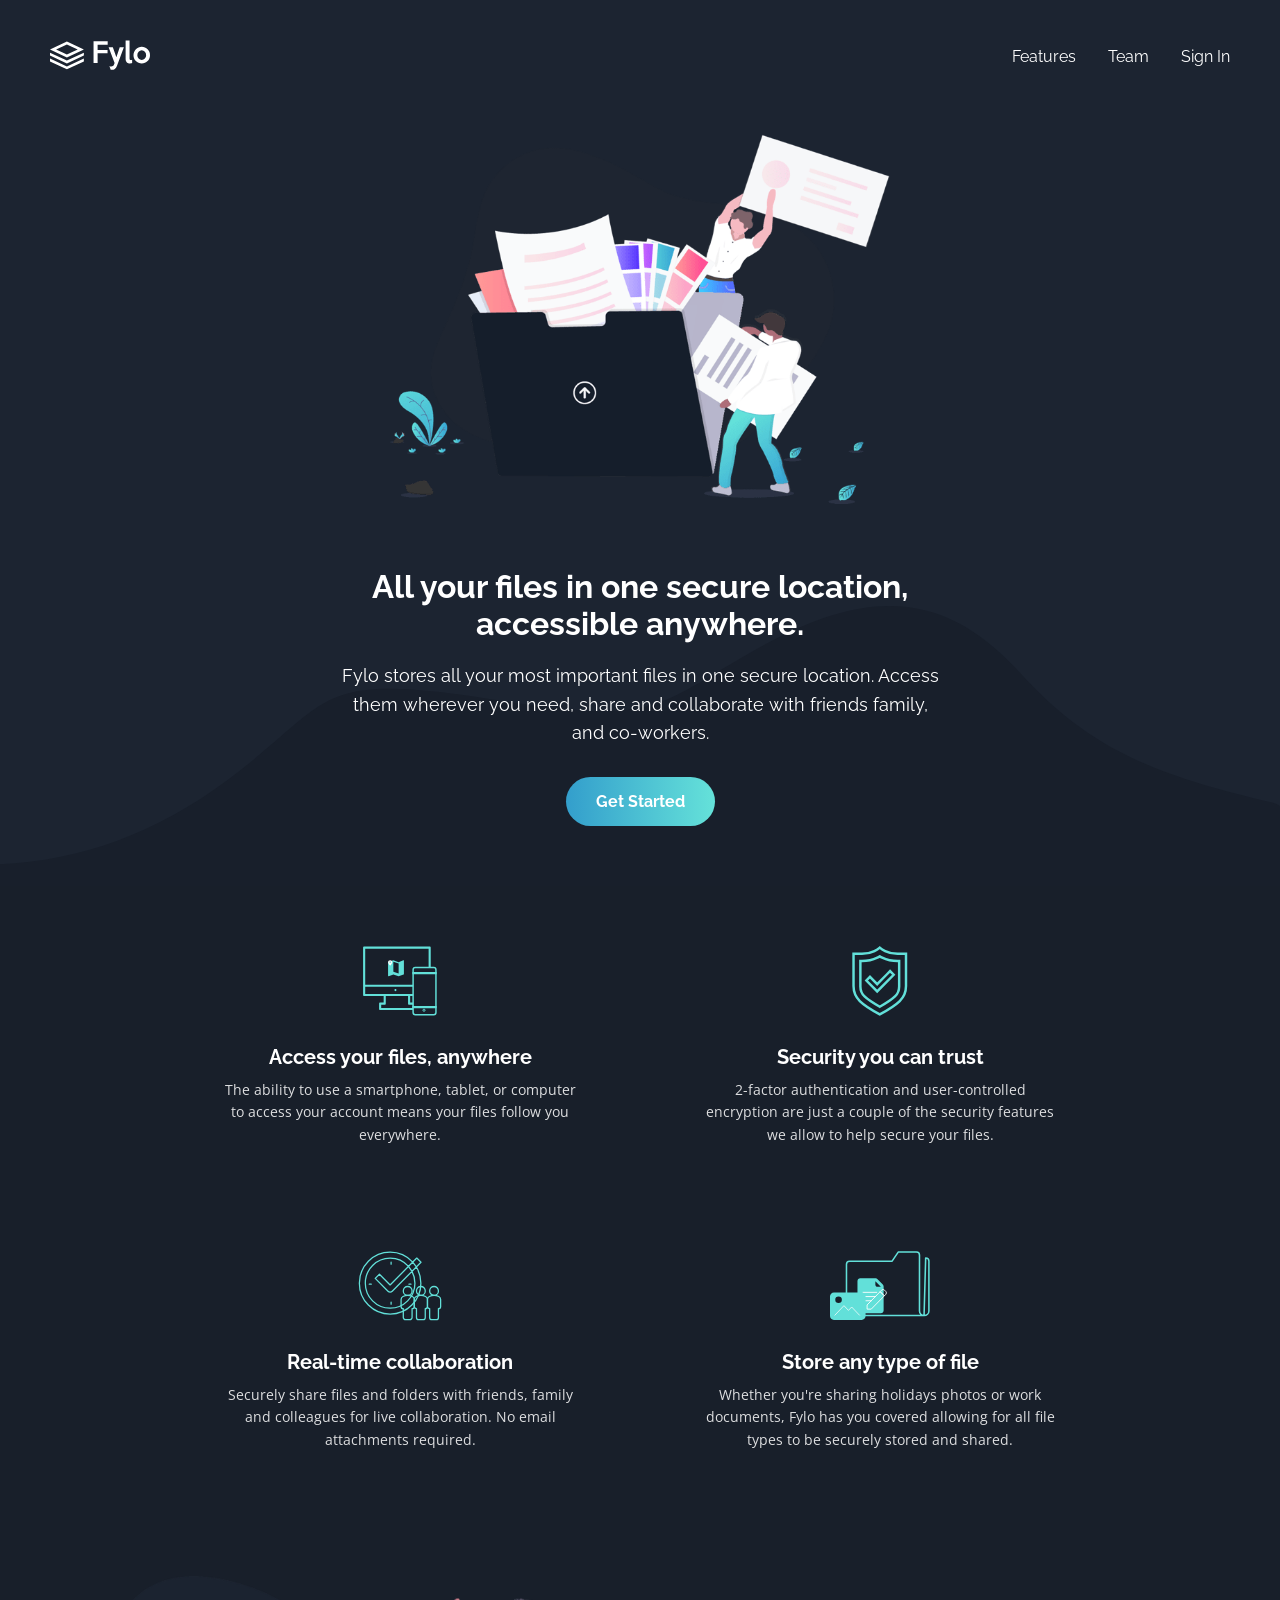
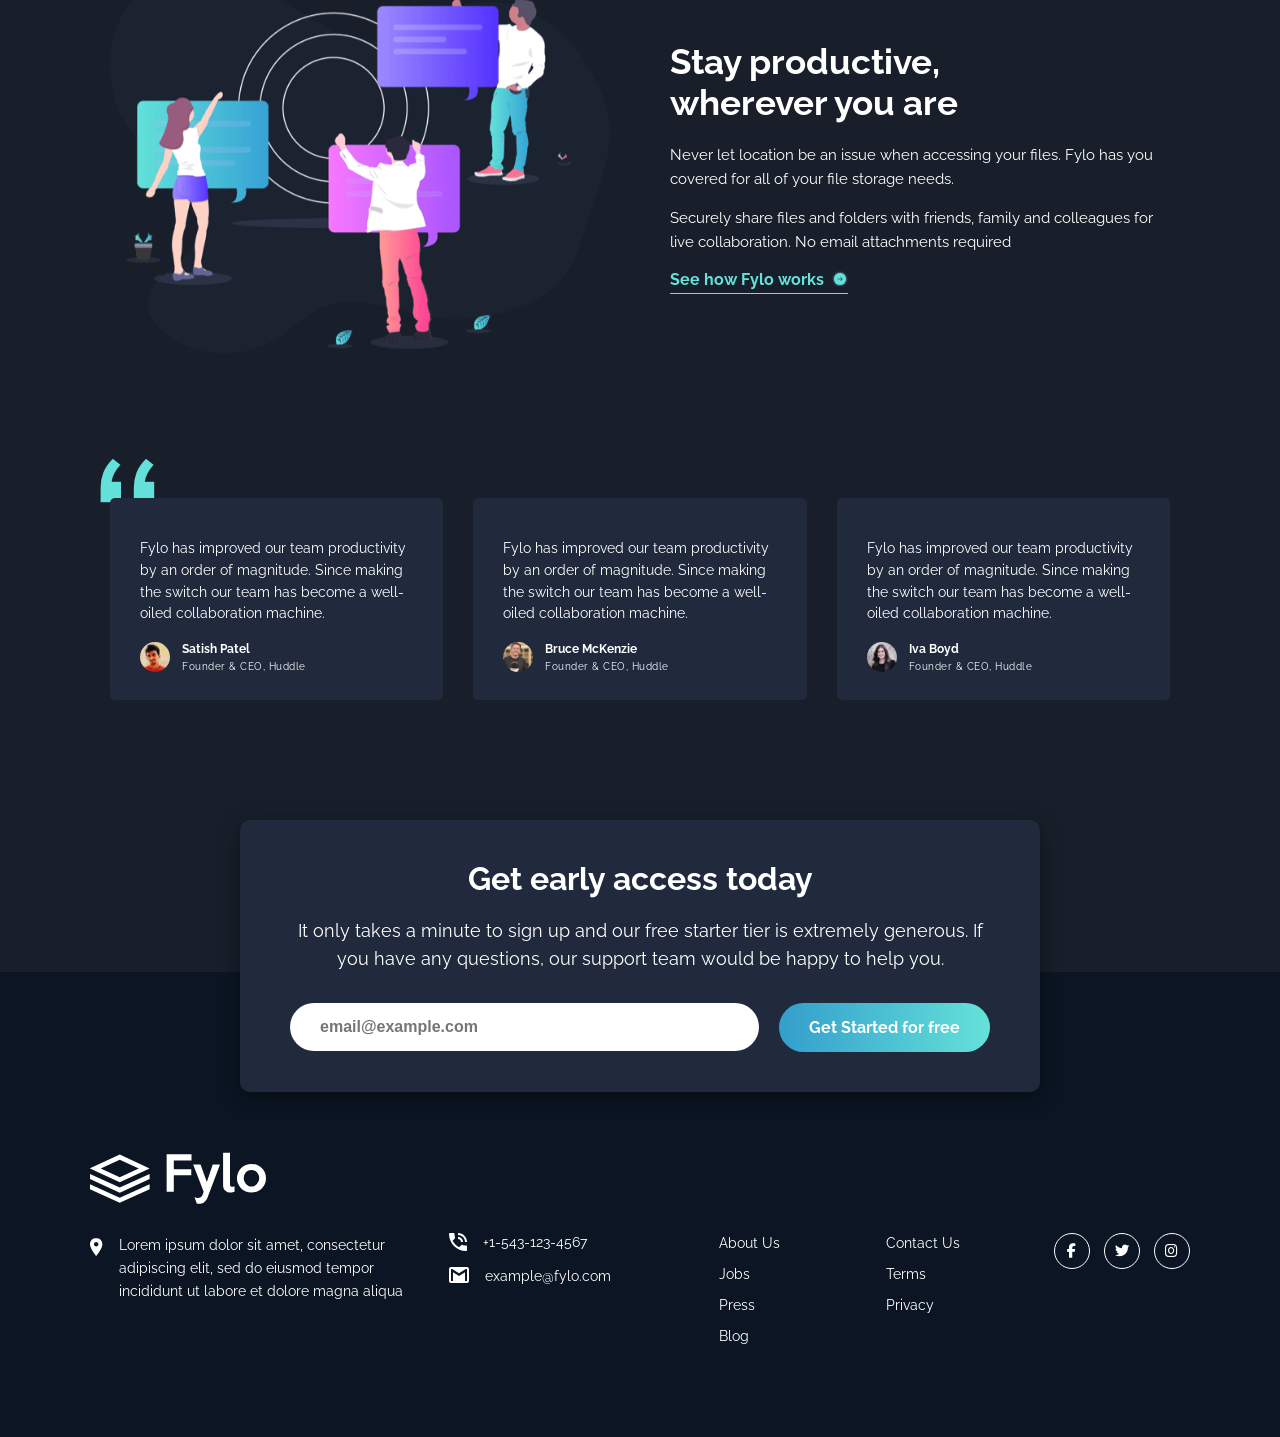
==== fylo-dark-theme-landing-page-master/fylo-dark-theme-landing-page-master/index.html @ ad645c63 "feat: complete Fylo dark theme landing page challenge and update portfolio README" ====
<!DOCTYPE html>
<html lang="en">

<head>
  <meta charset="UTF-8">
  <meta name="viewport" content="width=device-width, initial-scale=1.0">
  <!-- displays site properly based on user's device -->

  <link rel="icon" type="image/png" sizes="32x32" href="./images/favicon-32x32.png">

  <link rel="preconnect" href="https://fonts.googleapis.com">
  <link rel="preconnect" href="https://fonts.gstatic.com" crossorigin>
  <link href="https://fonts.googleapis.com/css2?family=Open+Sans:wght@400;700&family=Raleway:wght@400;700&display=swap" rel="stylesheet">
  <link rel="stylesheet" href="https://cdnjs.cloudflare.com/ajax/libs/font-awesome/6.5.1/css/all.min.css">


  <title>Frontend Mentor | Fylo landing page with dark theme and features grid</title>

  <!-- Feel free to remove these styles or customise in your own stylesheet 👍 -->
  <link rel="stylesheet" href="./style.css">

</head>

<body>
  <header>
    <div class="logo">
      <img src="./images/logo.svg" alt="logo">
    </div>
    <nav>
      <ul>
        <li><a href="#">Features</a></li>
        <li><a href="#">Team</a></li>
        <li><a href="#">Sign In</a></li>
      </ul>
    </nav>
  </header>

  <section class="hero">
    <div class="hero-img">
      <img src="./images/illustration-intro.png" alt="hero">
    </div>
    <div class="hero-content">
      <h1>All your files in one secure location, accessible anywhere.</h1>
      <p>Fylo stores all your most important files in one secure location. Access them wherever
        you need, share and collaborate with friends family, and co-workers.</p>
      <button class="btn-get-started">
        Get Started
      </button>
    </div>
  </section>

  <section class="features">
    <!-- Card 1 -->
    <div class="feature">
      <img src="./images/icon-access-anywhere.svg" alt="access-anywhere">
      <h3>Access your files, anywhere</h3>
      <p>The ability to use a smartphone, tablet, or computer to access your account means your files follow you everywhere.</p>
    </div>

    <!-- Card 2 -->
    <div class="feature">
      <img src="./images/icon-security.svg" alt="security">
      <h3>Security you can trust</h3>
      <p>2-factor authentication and user-controlled encryption are just a couple of the security features we allow to help secure your files.</p>
    </div>

    <!-- Card 3 -->
    <div class="feature">
      <img src="./images/icon-collaboration.svg" alt="collaboration">
      <h3>Real-time collaboration</h3>
      <p>Securely share files and folders with friends, family and colleagues for live collaboration. No email attachments required.</p>
    </div>

    <!-- Card 4 -->
    <div class="feature">
      <img src="./images/icon-any-file.svg" alt="file-preview">
      <h3>Store any type of file</h3>
      <p>Whether you're sharing holidays photos or work documents, Fylo has you covered allowing for all file types to be securely stored and shared.</p>
    </div>
  </section>


  <section class="productive">
    <div class="productive-img">
      <img src="./images/illustration-stay-productive.png" alt="productive">
    </div>
    <div class="productive-content">
      <h2>Stay productive, wherever you are</h2>
      <p>Never let location be an issue when accessing your files. Fylo has you covered for all of your file storage needs.</p>
      <p>Securely share files and folders with friends, family and colleagues for live collaboration. No email attachments required</p>
      <a href="#">See how Fylo works <img src="./images/icon-arrow.svg" alt="arrow"></a>
    </div>
  </section>

  <section class="testimonials">
    <div class="testimonial">
      <p>Fylo has improved our team productivity by an order of magnitude. Since making the switch our team has become a well-oiled collaboration machine.
</p>
      <div class="testimonial-author">
        <img src="./images/profile-1.jpg" alt="satish-patel">
        <div class="testimonial-author-content">
          <h4>Satish Patel</h4>
          <p>Founder & CEO, Huddle </p>
        </div>
      </div>
    </div>

    <div class="testimonial">
      <p>Fylo has improved our team productivity by an order of magnitude. Since making the switch our team has become a well-oiled collaboration machine.
</p>
      <div class="testimonial-author">
        <img src="./images/profile-2.jpg" alt="bruce-mckenzie">
        <div class="testimonial-author-content">
          <h4>Bruce McKenzie</h4>
          <p>Founder & CEO, Huddle </p>
        </div>
      </div>
    </div>

    <div class="testimonial">
      <p>Fylo has improved our team productivity by an order of magnitude. Since making the switch our team has become a well-oiled collaboration machine.
</p>
      <div class="testimonial-author">
        <img src="./images/profile-3.jpg" alt="Iva-Boyd">
        <div class="testimonial-author-content">
          <h4>Iva Boyd</h4>
          <p>Founder & CEO, Huddle </p>
        </div>
      </div>
    </div>
  </section>

  <section class="cta">
    <div class="cta-content">
      <h2>Get early access today</h2>
      <p>It only takes a minute to sign up and our free starter tier is extremely generous. If you have any questions, our support team would be happy to help you.
</p>
      <form action="">
        <input type="email" placeholder="email@example.com">
        <button type="submit">Get Started for free</button>
      </form>
    </div>
  </section>

  <footer>
    <div class="footer-container">
      <div class="footer-logo">
        <img src="./images/logo.svg" alt="Fylo logo">
      </div>

      <div class="footer-grid">
        <!-- 1. Location -->
        <div class="footer-col location">
          <img src="./images/icon-location.svg" alt="location">
          <p>Lorem ipsum dolor sit amet, consectetur adipiscing elit, sed do eiusmod tempor incididunt ut labore et dolore magna aliqua</p>
        </div>

        <!-- 2. Phone & Email -->
        <div class="footer-col contact">
          <div class="contact-item">
            <img src="./images/icon-phone.svg" alt="phone">
            <span>+1-543-123-4567</span>
          </div>
          <div class="contact-item">
            <img src="./images/icon-email.svg" alt="email">
            <span>example@fylo.com</span>
          </div>
        </div>

        <!-- 3. Navigation 1 -->
        <ul class="footer-col footer-links">
          <li><a href="#">About Us</a></li>
          <li><a href="#">Jobs</a></li>
          <li><a href="#">Press</a></li>
          <li><a href="#">Blog</a></li>
        </ul>

        <!-- 4. Navigation 2 -->
        <ul class="footer-col footer-links">
          <li><a href="#">Contact Us</a></li>
          <li><a href="#">Terms</a></li>
          <li><a href="#">Privacy</a></li>
        </ul>

        <!-- 5. Social Icons -->
        <div class="footer-col footer-socials">
          <a href="#" aria-label="Facebook"><i class="fa-brands fa-facebook-f"></i></a>
          <a href="#" aria-label="Twitter"><i class="fa-brands fa-twitter"></i></a>
          <a href="#" aria-label="Instagram"><i class="fa-brands fa-instagram"></i></a>
        </div>
      </div>
    </div>
  </footer>

</body>

</html>
---- fylo-dark-theme-landing-page-master/fylo-dark-theme-landing-page-master/style.css ----
:root {
  --bg-main: hsl(218, 28%, 13%);
  --bg-intro: hsl(217, 28%, 15%);
  --bg-testimonials: hsl(219, 30%, 18%);
  --bg-footer: hsl(216, 53%, 9%);

  --accent-teal: hsl(176, 68%, 64%);
  --accent-cyan: hsl(198, 60%, 50%);

  --white: hsl(0, 0%, 100%);
}

* {
  margin: 0;
  padding: 0;
  box-sizing: border-box;
}

body {
  font-family: 'Raleway', sans-serif;
  background-color: var(--bg-main);
  color: var(--white);
}


header {
  padding: 40px 50px;
  background-color: var(--bg-intro);
  display: flex;
  justify-content: space-between;
  align-items: center;
}

header .logo img {
  width: 100px;
  height: 100%;
}

header nav ul {
  list-style: none;
  display: flex;
  gap: 2rem;
}

header nav ul li a {
  text-decoration: none;
  color: var(--white);
  font-size: 1rem;
  font-family: 'Raleway', sans-serif;
}

header nav ul li a:hover {
  color: var(--accent-teal);
}

.hero {
  display: flex;
  justify-content: center;
  align-items: center;
  flex-direction: column;
  padding: 20px 50px;
  text-align: center;
  width:100%;
  background-color: var(--bg-intro);
  background-image: url('./images/bg-curvy-desktop.svg');
  background-repeat: no-repeat;
  background-position: bottom center;
  background-size: 100% 280px;
  padding-bottom: 40px;
}

.hero .hero-img {
  max-width: 500px;
  width: 90%;
  margin: 0 auto 40px auto;
}

.hero .hero-img img {
  width: 100%;
  height: 100%;
}

.hero .hero-content {
  display: flex;
  justify-content: center;
  align-items: center;
  flex-direction: column;
  margin:0 auto;    
  padding: 20px 50px;
  text-align: center;
  max-width: 700px;
}

.hero .hero-content h1 {
  font-size: 2rem;
  font-weight: bold;
  margin-bottom: 20px;
  max-width: 100%;
}

.hero .hero-content p{
    font-size: 1.1rem;
    line-height: 1.6;
    font-weight: 400;
    margin-bottom: 30px;
    max-width: 100%;
}

.hero .hero-content .btn-get-started{
    background: linear-gradient(to right,var(--accent-cyan),var(--accent-teal));
    color: var(--white);
    font-family: 'Raleway', sans-serif;
    border: none;
    padding: 15px 30px;
    border-radius: 50px;
    font-size: 1rem;
    font-weight: bold;
    cursor: pointer;
}

.features{
    max-width: 900px;
    margin: 60px auto;
    padding: 0 20px;
    display: grid;
    grid-template-columns: 1fr 1fr;
    gap: 80px 100px;
    text-align: center;
}

.feature{
    margin-bottom: 25px;
    font-family: 'Raleway', sans-serif;
}

.feature img {
  height: 70px;
  object-fit: contain;
  margin-bottom: 25px;
}

.feature h3 {
  font-family: 'Raleway', sans-serif;
  font-size: 1.25rem;
  font-weight: 700;
  margin-bottom: 10px;
}

.feature p {
  font-family: 'Open Sans', sans-serif;
  font-size: 0.875rem;
  line-height: 1.6;
  max-width: 360px;
  margin: 0 auto;    
  opacity: 0.85;     
}

.productive {
  max-width: 1100px;
  margin: 100px auto;
  padding: 0 20px;
  display: flex;
  align-items: center;
  justify-content: center;
  gap: 60px;
}

.productive-img img {
  width: 100%;
  height: auto;
  max-width: 500px;
  margin: 0 auto;
}

.productive-content{
  width: 100%;
  max-width: 500px;
}

.productive-content h2{
    font-family: 'Raleway', sans-serif;
    font-size: 2.2rem;
    margin-bottom: 20px;
    max-width:400px;
}

.productive-content p{
    font-size: 0.95rem;
    line-height: 1.6;
    font-weight: 400;
    margin-bottom: 15px;
    max-width: 100%;
}

.productive-content a{
    text-decoration: none;
    color: var(--accent-teal);
    font-weight: 700;
    display: inline-flex;
    gap: 8px;
    align-items: center;
    border-bottom: 1px solid var(--accent-teal);
    padding-bottom: 4px;
}

.productive a:hover{
    color: var(--accent-cyan);   
    border-color: var(--white);
}

.testimonials {
  max-width: 1100px;
  margin: 100px auto 80px auto;
  padding: 40px 20px 0 20px;
  display: grid;
  grid-template-columns: repeat(3, 1fr);
  gap: 30px;
  background-image: url('./images/bg-quotes.png');
  background-repeat: no-repeat;
  background-position: top 0 left 10px;
}


.testimonial {
  background-color: var(--bg-testimonials);
  padding: 40px 30px 25px 30px;
  border-radius: 5px;
  font-size: 0.85rem;
  line-height: 1.6;
  margin-bottom: 20px;
}

.testimonial-author {
  display: flex;
  align-items: center;
  gap: 12px;
  margin-top: 15px;
}

.testimonial-author img{
  width: 30px;
  height: 30px;
  border-radius: 50%;
}

.testimonial-author h4{
  font-size: 0.75rem;
  font-weight: 700;
  font-family: 'Raleway', sans-serif;
}

.testimonial-author p{
  font-size: 0.6rem;
  color: hsl(0, 0%, 100%);
  letter-spacing: 0.5px;
}

.cta{
  max-width: 800px;
  background-color: var(--bg-testimonials);
  text-align: center;
  margin: 100px auto;
  padding: 40px 50px;
  display: flex;
  align-items: center;
  justify-content: center;
  flex-direction: column;
  border-radius: 10px;
  position: relative;
  margin-bottom: -120px;
  z-index: 10;
  box-shadow: 0 5px 20px rgba(0, 0, 0, 0.4);
}

.cta h2{
  font-size: 2rem;
  font-weight: bold;
  margin-bottom: 20px;
  text-align: center;
}

.cta p{
  font-family: 'Raleway', sans-serif;
  font-size: 1.1rem;
  line-height: 1.6;
  font-weight: 400;
  margin-bottom: 30px;
  text-align: center;
}

.cta form{
  display: flex;
  align-items: center;
  gap: 20px;
  width:100%;
}

.cta form input{
  padding: 15px 30px;
  border: none;
  border-radius: 50px;
  font-size: 1rem;
  font-weight: bold;
  cursor: text;
  flex:1;
  outline:none;
}

.cta form button{
    background: linear-gradient(to right,var(--accent-cyan),var(--accent-teal));
    color: var(--white);
    font-family: 'Raleway', sans-serif;
    border: none;
    padding: 15px 30px;
    border-radius: 50px;
    font-size: 1rem;
    font-weight: bold;
    cursor: pointer;
    white-space: nowrap;
}

.cta form button:hover,
.btn-get-started:hover {
  background: var(--accent-cyan);
}

footer{
  background-color: var(--bg-footer);
  color: var(--white);
  padding: 180px 20px 80px 20px;
}

.footer-container{
    max-width: 1100px;
    margin: 0 auto;
}

.footer-grid{
    display: grid;
    grid-template-columns: 2.5fr 1.8fr 1fr 1fr 1fr;
    gap: 40px;
}

.footer-logo{
    width:100px;
    height:100%;
    margin-bottom: 25px;
}

.location {
  display: flex;
  align-items: flex-start;
  gap: 16px;
  font-size: 0.9rem;
  line-height: 1.6;
}

.location img {
  margin-top: 5px;
}

.contact-item {
  display: flex;
  align-items: center;
  gap: 16px;
  margin-bottom: 16px;
  font-size: 0.9rem;
}

.footer-links {
  list-style: none;
}

.footer-links li {
  margin-bottom: 12px;
}

.footer-links a {
  text-decoration: none;
  color: var(--white);
  font-size: 0.9rem;
}

.footer-links a:hover {
  color: var(--accent-teal);
}

.footer-socials {
  display: flex;
  gap: 14px;
}

.footer-socials a {
  width: 36px;
  height: 36px;
  border: 1px solid var(--white);
  border-radius: 50%;
  display: flex;
  align-items: center;
  justify-content: center;
  color: var(--white);
  text-decoration: none;
  font-size: 0.9rem;
  transition: all 0.3s ease;
}

.footer-socials a:hover {
  border-color: var(--accent-teal);
  color: var(--accent-teal);
}

@media (max-width:768px){
  header{
    padding: 20px 24px;
  }
  .hero{
    padding: 20px 24px;
  }
  .features {
    grid-template-columns: 1fr;
    gap: 60px;
    padding: 0 20px;
  }

  .productive {
    flex-direction: column;
    gap: 40px;
    text-align: left;
  }

  .testimonials {
    grid-template-columns: 1fr;
    gap: 25px;
    padding: 20px;
    background-position: top -25px left 5px;
  }
  .cta {
    width: 90%;
    padding: 40px 20px;
  }

  .cta form {
    flex-direction: column;
  }

  .cta form input,
  .cta form button {
    width: 100%;
  }

  footer{
    padding-top: 240px;
  }

  .footer-grid {
    grid-template-columns: 1fr;
    gap: 35px;
  }

  .footer-socials {
    justify-content: center;
    margin-top: 10px;
  }
}
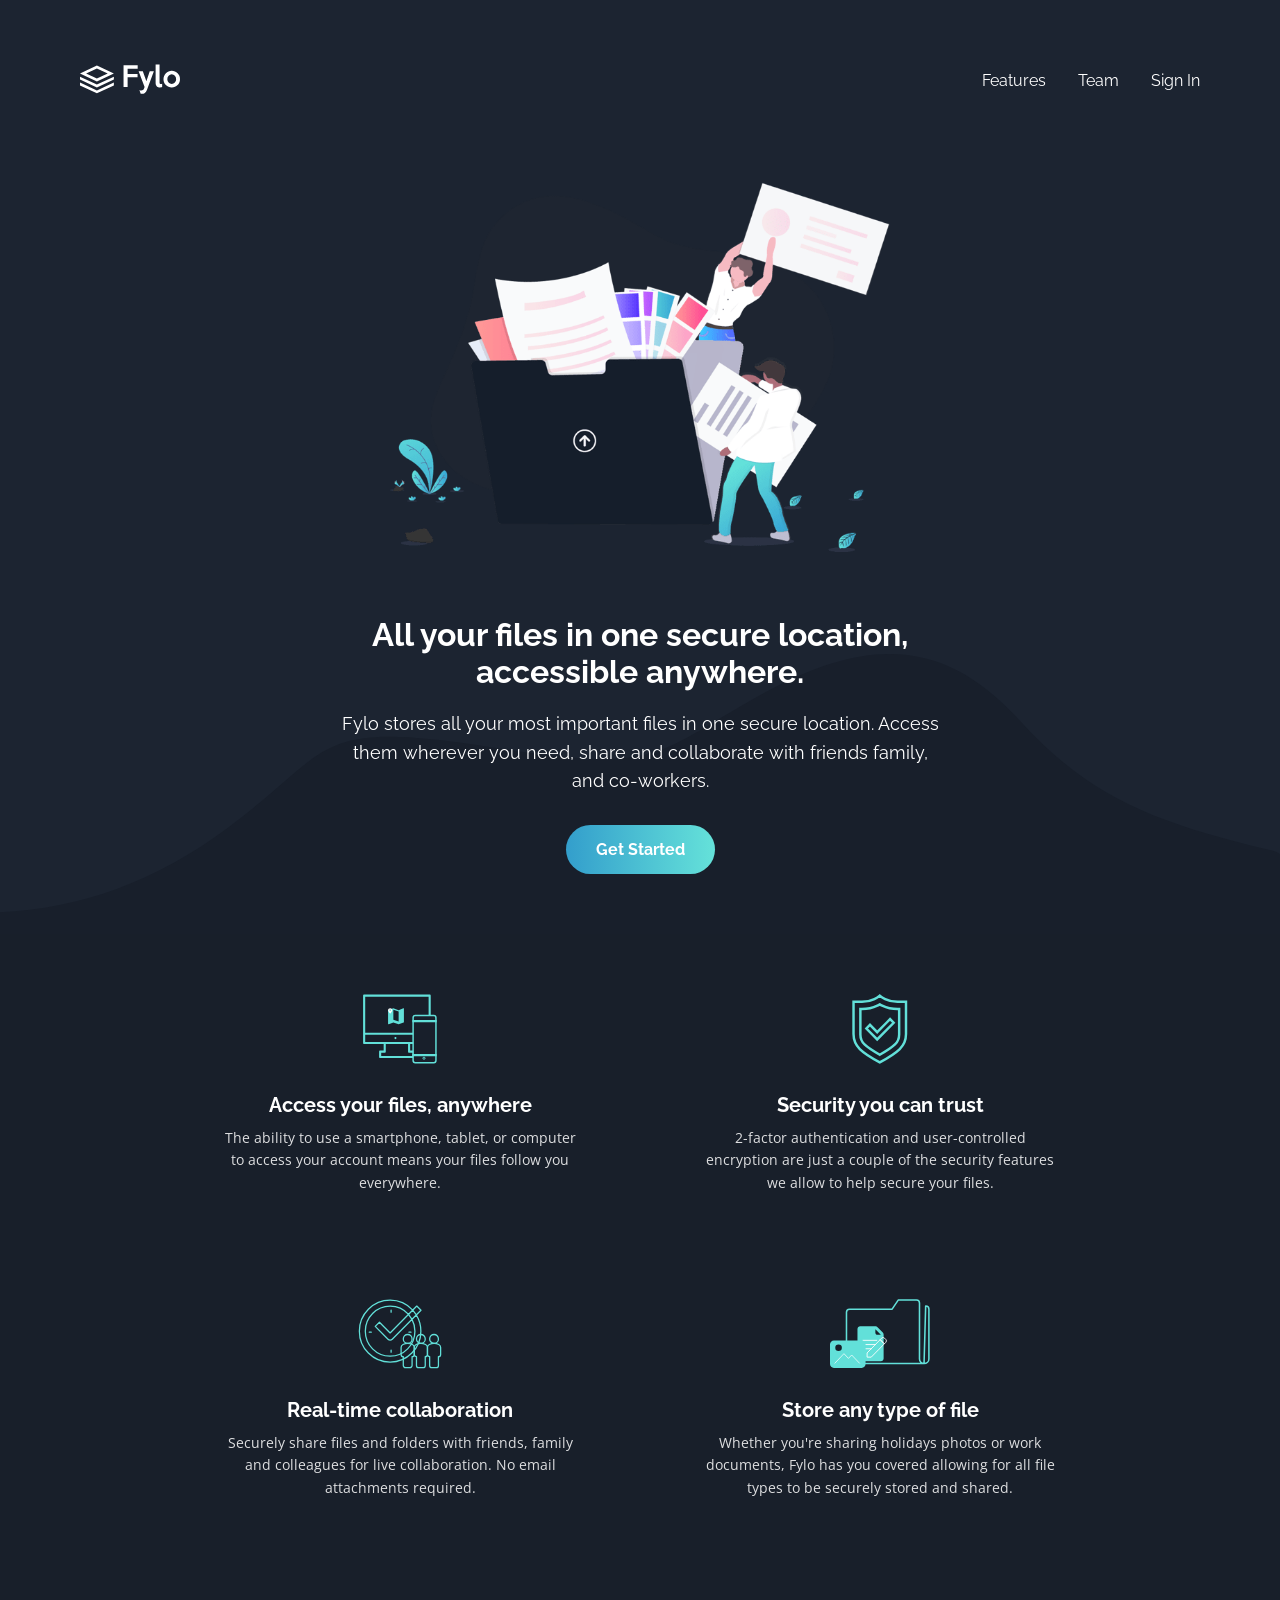
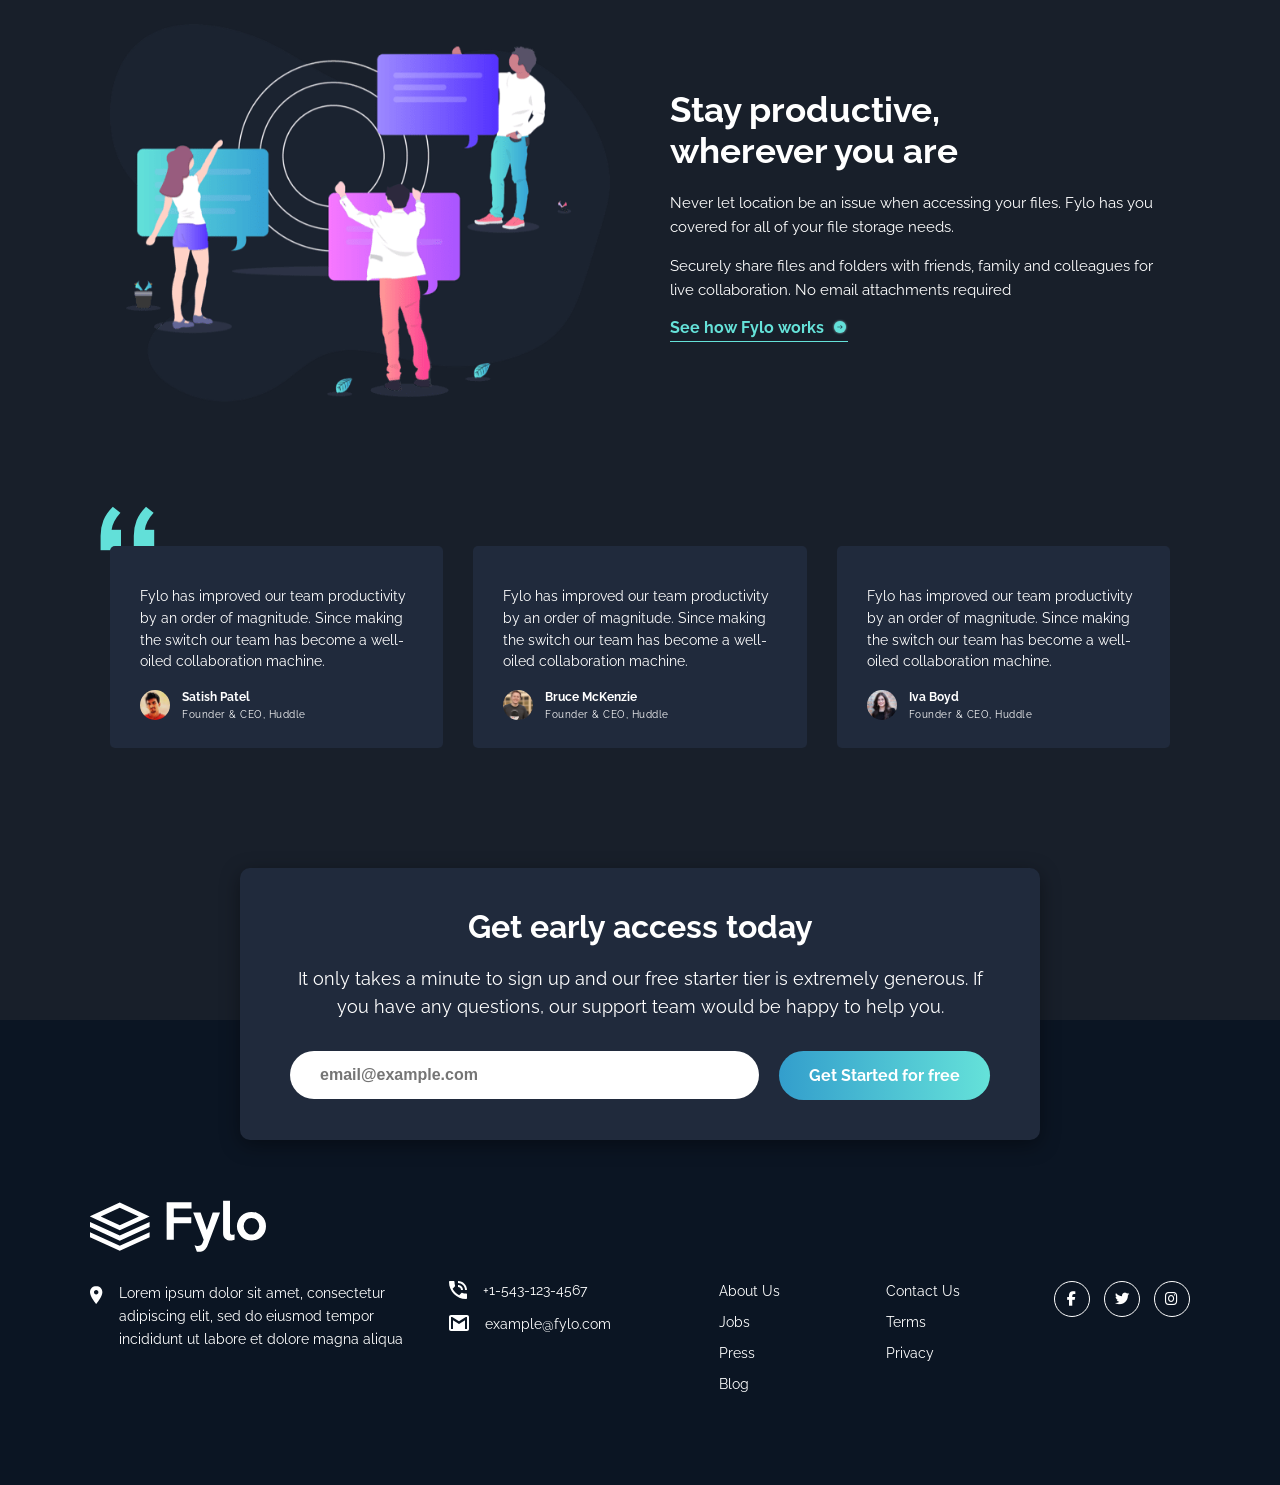
==== commit 0c77c9cd: "refactor: clean up boilerplate files, remove external challenge references, and update portfolio doc" ====
--- a/fylo-dark-theme-landing-page-master/fylo-dark-theme-landing-page-master/index.html
+++ b/fylo-dark-theme-landing-page-master/fylo-dark-theme-landing-page-master/index.html
@@ -4,7 +4,6 @@
 <head>
   <meta charset="UTF-8">
   <meta name="viewport" content="width=device-width, initial-scale=1.0">
-  <!-- displays site properly based on user's device -->
 
   <link rel="icon" type="image/png" sizes="32x32" href="./images/favicon-32x32.png">
 
@@ -13,10 +12,8 @@
   <link href="https://fonts.googleapis.com/css2?family=Open+Sans:wght@400;700&family=Raleway:wght@400;700&display=swap" rel="stylesheet">
   <link rel="stylesheet" href="https://cdnjs.cloudflare.com/ajax/libs/font-awesome/6.5.1/css/all.min.css">
 
+  <title>Fylo | Secure Cloud Storage Landing Page</title>
 
-  <title>Frontend Mentor | Fylo landing page with dark theme and features grid</title>
-
-  <!-- Feel free to remove these styles or customise in your own stylesheet 👍 -->
   <link rel="stylesheet" href="./style.css">
 
 </head>
@@ -35,112 +32,114 @@
     </nav>
   </header>
 
-  <section class="hero">
-    <div class="hero-img">
-      <img src="./images/illustration-intro.png" alt="hero">
-    </div>
-    <div class="hero-content">
-      <h1>All your files in one secure location, accessible anywhere.</h1>
-      <p>Fylo stores all your most important files in one secure location. Access them wherever
-        you need, share and collaborate with friends family, and co-workers.</p>
-      <button class="btn-get-started">
-        Get Started
-      </button>
-    </div>
-  </section>
+  <main>
+    <section class="hero">
+      <div class="hero-img">
+        <img src="./images/illustration-intro.png" alt="hero">
+      </div>
+      <div class="hero-content">
+        <h1>All your files in one secure location, accessible anywhere.</h1>
+        <p>Fylo stores all your most important files in one secure location. Access them wherever
+          you need, share and collaborate with friends family, and co-workers.</p>
+        <button type="button" class="btn-get-started">
+          Get Started
+        </button>
+      </div>
+    </section>
 
-  <section class="features">
-    <!-- Card 1 -->
-    <div class="feature">
-      <img src="./images/icon-access-anywhere.svg" alt="access-anywhere">
-      <h3>Access your files, anywhere</h3>
-      <p>The ability to use a smartphone, tablet, or computer to access your account means your files follow you everywhere.</p>
-    </div>
+    <section class="features">
+      <!-- Card 1 -->
+      <div class="feature">
+        <img src="./images/icon-access-anywhere.svg" alt="access-anywhere">
+        <h2>Access your files, anywhere</h2>
+        <p>The ability to use a smartphone, tablet, or computer to access your account means your files follow you everywhere.</p>
+      </div>
 
-    <!-- Card 2 -->
-    <div class="feature">
-      <img src="./images/icon-security.svg" alt="security">
-      <h3>Security you can trust</h3>
-      <p>2-factor authentication and user-controlled encryption are just a couple of the security features we allow to help secure your files.</p>
-    </div>
+      <!-- Card 2 -->
+      <div class="feature">
+        <img src="./images/icon-security.svg" alt="security">
+        <h2>Security you can trust</h2>
+        <p>2-factor authentication and user-controlled encryption are just a couple of the security features we allow to help secure your files.</p>
+      </div>
 
-    <!-- Card 3 -->
-    <div class="feature">
-      <img src="./images/icon-collaboration.svg" alt="collaboration">
-      <h3>Real-time collaboration</h3>
-      <p>Securely share files and folders with friends, family and colleagues for live collaboration. No email attachments required.</p>
-    </div>
+      <!-- Card 3 -->
+      <div class="feature">
+        <img src="./images/icon-collaboration.svg" alt="collaboration">
+        <h2>Real-time collaboration</h2>
+        <p>Securely share files and folders with friends, family and colleagues for live collaboration. No email attachments required.</p>
+      </div>
 
-    <!-- Card 4 -->
-    <div class="feature">
-      <img src="./images/icon-any-file.svg" alt="file-preview">
-      <h3>Store any type of file</h3>
-      <p>Whether you're sharing holidays photos or work documents, Fylo has you covered allowing for all file types to be securely stored and shared.</p>
-    </div>
-  </section>
+      <!-- Card 4 -->
+      <div class="feature">
+        <img src="./images/icon-any-file.svg" alt="file-preview">
+        <h2>Store any type of file</h2>
+        <p>Whether you're sharing holidays photos or work documents, Fylo has you covered allowing for all file types to be securely stored and shared.</p>
+      </div>
+    </section>
 
 
-  <section class="productive">
-    <div class="productive-img">
-      <img src="./images/illustration-stay-productive.png" alt="productive">
-    </div>
-    <div class="productive-content">
-      <h2>Stay productive, wherever you are</h2>
-      <p>Never let location be an issue when accessing your files. Fylo has you covered for all of your file storage needs.</p>
-      <p>Securely share files and folders with friends, family and colleagues for live collaboration. No email attachments required</p>
-      <a href="#">See how Fylo works <img src="./images/icon-arrow.svg" alt="arrow"></a>
-    </div>
-  </section>
+    <section class="productive">
+      <div class="productive-img">
+        <img src="./images/illustration-stay-productive.png" alt="productive">
+      </div>
+      <div class="productive-content">
+        <h2>Stay productive, wherever you are</h2>
+        <p>Never let location be an issue when accessing your files. Fylo has you covered for all of your file storage needs.</p>
+        <p>Securely share files and folders with friends, family and colleagues for live collaboration. No email attachments required</p>
+        <a href="#">See how Fylo works <img src="./images/icon-arrow.svg" alt="arrow"></a>
+      </div>
+    </section>
 
-  <section class="testimonials">
-    <div class="testimonial">
-      <p>Fylo has improved our team productivity by an order of magnitude. Since making the switch our team has become a well-oiled collaboration machine.
-</p>
-      <div class="testimonial-author">
-        <img src="./images/profile-1.jpg" alt="satish-patel">
-        <div class="testimonial-author-content">
-          <h4>Satish Patel</h4>
-          <p>Founder & CEO, Huddle </p>
+    <section class="testimonials">
+      <div class="testimonial">
+        <p>Fylo has improved our team productivity by an order of magnitude. Since making the switch our team has become a well-oiled collaboration machine.
+  </p>
+        <div class="testimonial-author">
+          <img src="./images/profile-1.jpg" alt="satish-patel">
+          <div class="testimonial-author-content">
+            <h3>Satish Patel</h3>
+            <p>Founder & CEO, Huddle </p>
+          </div>
         </div>
       </div>
-    </div>
 
-    <div class="testimonial">
-      <p>Fylo has improved our team productivity by an order of magnitude. Since making the switch our team has become a well-oiled collaboration machine.
-</p>
-      <div class="testimonial-author">
-        <img src="./images/profile-2.jpg" alt="bruce-mckenzie">
-        <div class="testimonial-author-content">
-          <h4>Bruce McKenzie</h4>
-          <p>Founder & CEO, Huddle </p>
+      <div class="testimonial">
+        <p>Fylo has improved our team productivity by an order of magnitude. Since making the switch our team has become a well-oiled collaboration machine.
+  </p>
+        <div class="testimonial-author">
+          <img src="./images/profile-2.jpg" alt="bruce-mckenzie">
+          <div class="testimonial-author-content">
+            <h3>Bruce McKenzie</h3>
+            <p>Founder & CEO, Huddle </p>
+          </div>
         </div>
       </div>
-    </div>
 
-    <div class="testimonial">
-      <p>Fylo has improved our team productivity by an order of magnitude. Since making the switch our team has become a well-oiled collaboration machine.
-</p>
-      <div class="testimonial-author">
-        <img src="./images/profile-3.jpg" alt="Iva-Boyd">
-        <div class="testimonial-author-content">
-          <h4>Iva Boyd</h4>
-          <p>Founder & CEO, Huddle </p>
+      <div class="testimonial">
+        <p>Fylo has improved our team productivity by an order of magnitude. Since making the switch our team has become a well-oiled collaboration machine.
+  </p>
+        <div class="testimonial-author">
+          <img src="./images/profile-3.jpg" alt="Iva-Boyd">
+          <div class="testimonial-author-content">
+            <h3>Iva Boyd</h3>
+            <p>Founder & CEO, Huddle </p>
+          </div>
         </div>
       </div>
-    </div>
-  </section>
+    </section>
 
-  <section class="cta">
-    <div class="cta-content">
-      <h2>Get early access today</h2>
-      <p>It only takes a minute to sign up and our free starter tier is extremely generous. If you have any questions, our support team would be happy to help you.
-</p>
-      <form action="">
-        <input type="email" placeholder="email@example.com">
-        <button type="submit">Get Started for free</button>
-      </form>
-    </div>
-  </section>
+    <section class="cta">
+      <div class="cta-content">
+        <h2>Get early access today</h2>
+        <p>It only takes a minute to sign up and our free starter tier is extremely generous. If you have any questions, our support team would be happy to help you.
+  </p>
+        <form action="">
+          <input type="email" placeholder="email@example.com" aria-label="Your email address" required>
+          <button type="submit">Get Started for free</button>
+        </form>
+      </div>
+    </section>
+  </main>
 
   <footer>
     <div class="footer-container">
--- a/fylo-dark-theme-landing-page-master/fylo-dark-theme-landing-page-master/style.css
+++ b/fylo-dark-theme-landing-page-master/fylo-dark-theme-landing-page-master/style.css
@@ -24,32 +24,32 @@
 
 
 header {
-  padding: 40px 50px;
+  padding: 4rem 5rem;
   background-color: var(--bg-intro);
   display: flex;
   justify-content: space-between;
   align-items: center;
 }
 
-header .logo img {
+.logo img {
   width: 100px;
   height: 100%;
 }
 
-header nav ul {
+nav ul {
   list-style: none;
   display: flex;
   gap: 2rem;
 }
 
-header nav ul li a {
+nav a {
   text-decoration: none;
   color: var(--white);
   font-size: 1rem;
   font-family: 'Raleway', sans-serif;
 }
 
-header nav ul li a:hover {
+nav a:hover {
   color: var(--accent-teal);
 }
 
@@ -69,18 +69,18 @@
   padding-bottom: 40px;
 }
 
-.hero .hero-img {
+.hero-img {
   max-width: 500px;
   width: 90%;
   margin: 0 auto 40px auto;
 }
 
-.hero .hero-img img {
+.hero-img img {
   width: 100%;
   height: 100%;
 }
 
-.hero .hero-content {
+.hero-content {
   display: flex;
   justify-content: center;
   align-items: center;
@@ -91,14 +91,14 @@
   max-width: 700px;
 }
 
-.hero .hero-content h1 {
+.hero-content h1 {
   font-size: 2rem;
   font-weight: bold;
   margin-bottom: 20px;
   max-width: 100%;
 }
 
-.hero .hero-content p{
+.hero-content p{
     font-size: 1.1rem;
     line-height: 1.6;
     font-weight: 400;
@@ -106,7 +106,7 @@
     max-width: 100%;
 }
 
-.hero .hero-content .btn-get-started{
+.btn-get-started{
     background: linear-gradient(to right,var(--accent-cyan),var(--accent-teal));
     color: var(--white);
     font-family: 'Raleway', sans-serif;
@@ -139,6 +139,7 @@
   margin-bottom: 25px;
 }
 
+.feature h2,
 .feature h3 {
   font-family: 'Raleway', sans-serif;
   font-size: 1.25rem;
@@ -203,7 +204,7 @@
     padding-bottom: 4px;
 }
 
-.productive a:hover{
+.productive-content a:hover{
     color: var(--accent-cyan);   
     border-color: var(--white);
 }
@@ -243,6 +244,7 @@
   border-radius: 50%;
 }
 
+.testimonial-author h3,
 .testimonial-author h4{
   font-size: 0.75rem;
   font-weight: 700;
@@ -251,7 +253,7 @@
 
 .testimonial-author p{
   font-size: 0.6rem;
-  color: hsl(0, 0%, 100%);
+  color: var(--white);
   letter-spacing: 0.5px;
 }
 
@@ -401,7 +403,7 @@
   color: var(--white);
   text-decoration: none;
   font-size: 0.9rem;
-  transition: all 0.3s ease;
+  transition: color 0.3s ease, border-color 0.3s ease;
 }
 
 .footer-socials a:hover {
@@ -409,7 +411,18 @@
   color: var(--accent-teal);
 }
 
-@media (max-width:768px){
+@media (prefers-reduced-motion: reduce) {
+  *,
+  *::before,
+  *::after {
+    animation-duration: 0.01ms;
+    animation-iteration-count: 1;
+    transition-duration: 0.01ms;
+    scroll-behavior: auto;
+  }
+}
+
+@media (max-width: 48em){
   header{
     padding: 20px 24px;
   }
